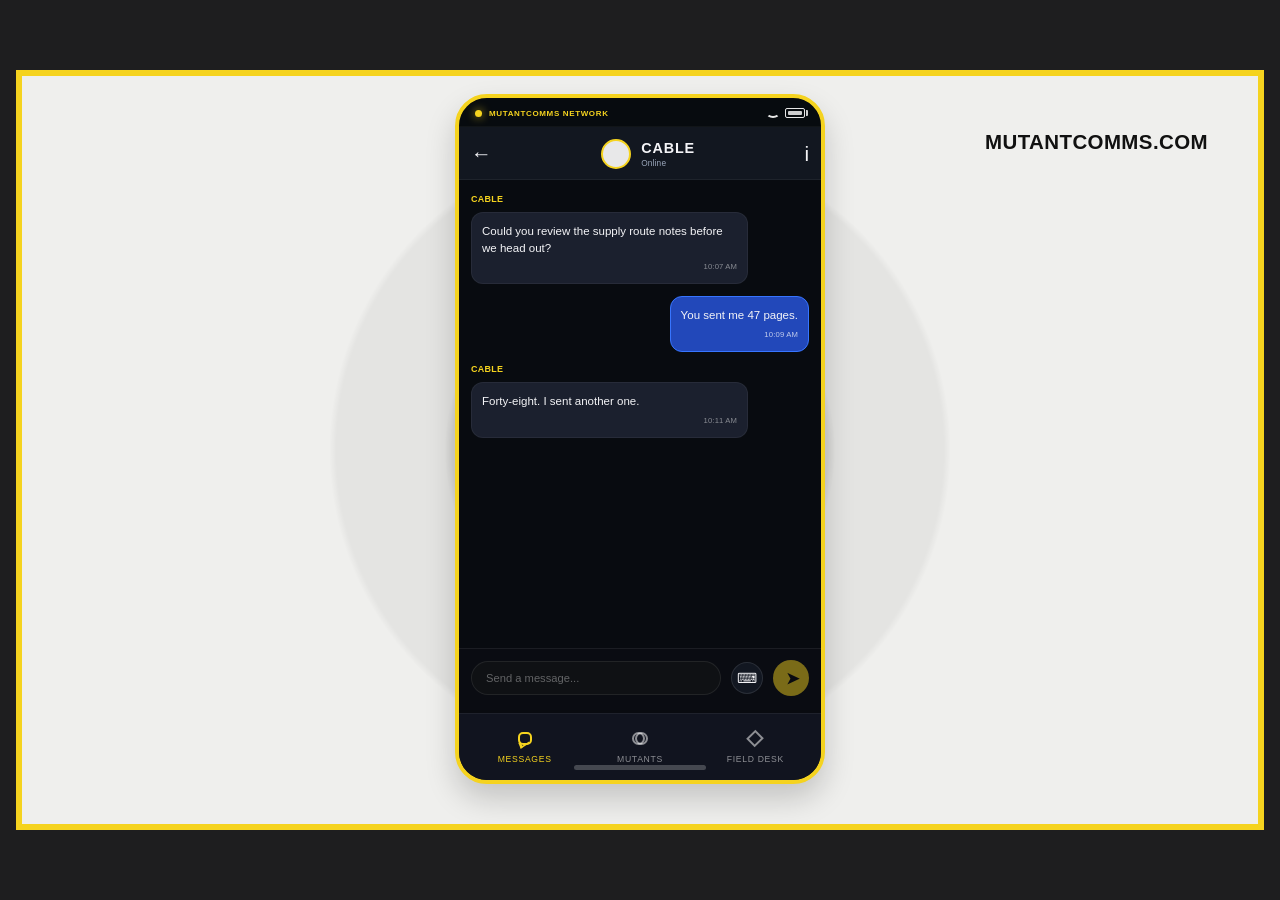
==== cable.html @ 06d84f07 "first commit" ====
<!DOCTYPE html>
<html lang="en">

<head>
    <meta charset="UTF-8">
    <meta name="viewport" content="width=device-width, initial-scale=1.0">
    <title>Cable - MutantComms</title>
    <link rel="stylesheet" href="../css/style.css">
    <script src="../js/main.js" defer></script>
</head>

<body>
    <main class="page-shell chat-page">

        <section class="presentation-board">
            <div class="brand-mark"><span class="mutant">MUTANT</span><span class="comms">COMMS</span>.COM</div>

            <section class="phone-shell" aria-label="MutantComms Cable chat" data-conversation-id="cable">
                <header class="chat-topbar">
                    <div class="connection-status">
                        <span class="status-indicator"></span>
                        <span>MutantComms Network</span>
                    </div>
                    <div class="phone-status">
                        <span class="cell-bars" aria-hidden="true"></span>
                        <span class="wifi" aria-hidden="true"></span>
                        <span class="battery" aria-hidden="true"></span>
                    </div>
                </header>

                <header class="chat-header-row">
                    <button class="back-button" type="button" aria-label="Back" onclick="window.location.href='index.html'">←</button>
                    <div class="chat-user">
                        <div class="group-avatar" aria-hidden="true"></div>
                        <div class="chat-title">
                            <h1>Cable</h1>
                            <p>Online</p>
                        </div>
                    </div>
                    <button class="info-button" type="button" aria-label="Info">i</button>
                </header>

                <aside class="info-panel" aria-live="polite">
                    <h3>Contact Info</h3>
                    <ul>
                        <li>Cable</li>
                    </ul>
                </aside>

                <section class="chat-messages" aria-live="polite">
                    <article class="message-group" data-message-id="seed-2ehaeo">
                        <h2 class="message-author">Cable</h2>
                        <div class="message-bubble">
                            <p>Could you review the supply route notes before we head out?</p>
                            <time>10:07 AM</time>
                        </div>
                    </article>

                    <article class="message-group message-you" data-message-id="seed-tfk505">
                        <div class="message-bubble">
                            <p>You sent me 47 pages.</p>
                            <time>10:09 AM</time>
                        </div>
                    </article>

                    <article class="message-group" data-message-id="seed-1tn4zie">
                        <h2 class="message-author">Cable</h2>
                        <div class="message-bubble">
                            <p>Forty-eight. I sent another one.</p>
                            <time>10:11 AM</time>
                        </div>
                    </article>

                    <div class="typing-row" aria-label="Cable is typing">
                        <span class="typing-dot" aria-hidden="true"></span>
                        <span>Cable is typing...</span>
                    </div>
                </section>

                <form class="message-composer" aria-label="Send message">
                    <input type="text" maxlength="1200" placeholder="Send a message..." aria-label="Type a message">
                    <button class="send-button" type="submit" aria-label="Send"></button>
                </form>

                <nav class="bottom-nav" aria-label="Primary Navigation">
                    <a class="nav-item active" href="index.html">
                        <span class="nav-icon messages" aria-hidden="true"></span>
                        <span>Messages</span>
                    </a>
                    <a class="nav-item" href="#">
                        <span class="nav-icon mutants" aria-hidden="true"></span>
                        <span>Mutants</span>
                    </a>
                    <a class="nav-item" href="#">
                        <span class="nav-icon danger" aria-hidden="true"></span>
                        <span>Field Desk</span>
                    </a>
                </nav>
            </section>
        </section>
    </main>
</body>

</html>
---- css/style.css ----
:root {
  --outer-bg: #1e1e1f;
  --canvas-bg: #efefed;
  --yellow: #f5d31f;
  --yellow-soft: rgba(245, 211, 31, 0.2);
  --phone-bg: #090b10;
  --panel-bg: #121721;
  --panel-alt: #1b202d;
  --card-bg: #1b202e;
  --card-border: #2b3649;
  --text: #f4f4f7;
  --muted: #9aa6ba;
  --muted-strong: #d5d9e2;
  --blue: #244bc1;
  --blue-border: #3775ff;
  --red: #ff4058;
  --shadow: rgba(0, 0, 0, 0.3);
}

* {
  box-sizing: border-box;
}

html, body {
  margin: 0;
  min-height: 100%;
  background: var(--outer-bg);
  font-family: "Segoe UI", Arial, sans-serif;
  color: var(--text);
}

body {
  min-height: 100vh;
}

img {
  max-width: 100%;
  display: block;
}

a {
  color: inherit;
  text-decoration: none;
}

button,
input {
  font: inherit;
}

.page-shell {
  max-width: 1300px;
  margin: 0 auto;
  padding: 32px 16px 40px;
}

.presentation-board {
  position: relative;
  margin-inline: auto;
  background: var(--canvas-bg);
  border: 6px solid var(--yellow);
  min-height: 760px;
  overflow: hidden;
}

.presentation-board::before {
  content: "";
  position: absolute;
  inset: 0;
  background:
    radial-gradient(circle at 50% 50%, rgba(0, 0, 0, 0.18) 0%, rgba(0, 0, 0, 0.18) 18%, transparent 19%),
    radial-gradient(circle at 50% 50%, rgba(0, 0, 0, 0.14) 0%, rgba(0, 0, 0, 0.14) 26%, transparent 27%),
    radial-gradient(circle at 50% 50%, rgba(0, 0, 0, 0.1) 0%, rgba(0, 0, 0, 0.1) 42%, transparent 43%);
  opacity: 0.45;
  pointer-events: none;
}

.presentation-board .brand-mark {
  position: absolute;
  top: 54px;
  right: 50px;
  z-index: 2;
  font-size: clamp(1.1rem, 1.6vw, 2rem);
  font-weight: 900;
  letter-spacing: 0.02em;
  color: #111;
  text-transform: uppercase;
}

.phone-shell {
  position: relative;
  z-index: 2;
  width: min(100%, 370px);
  height: 690px;
  margin: 42px auto 0;
  background: var(--phone-bg);
  border: 4px solid var(--yellow);
  border-radius: 32px;
  overflow: hidden;
  box-shadow: 0 15px 30px rgba(0, 0, 0, 0.18);
}

.phone-shell::after {
  content: "";
  position: absolute;
  left: 50%;
  bottom: 10px;
  transform: translateX(-50%);
  width: 132px;
  height: 5px;
  border-radius: 999px;
  background: rgba(255, 255, 255, 0.22);
}

.status-bar {
  display: flex;
  align-items: center;
  justify-content: space-between;
  padding: 12px 16px 8px;
  background: rgba(7, 10, 14, 0.4);
  border-bottom: 1px solid rgba(255, 255, 255, 0.04);
  font-size: 0.55rem;
  letter-spacing: 0.08em;
  text-transform: uppercase;
  font-weight: 700;
}

.connection-status {
  display: inline-flex;
  align-items: center;
  gap: 7px;
  color: var(--yellow);
}

.status-indicator {
  width: 7px;
  height: 7px;
  border-radius: 50%;
  background: var(--yellow);
  box-shadow: 0 0 10px rgba(245, 211, 31, 0.8);
}

.phone-status {
  display: inline-flex;
  align-items: center;
  justify-content: flex-end;
  gap: 5px;
  color: rgba(255, 255, 255, 0.9);
}

.cell-bars {
  position: relative;
  display: inline-block;
  width: 16px;
  height: 9px;
}

.cell-bars::before {
  content: "";
  position: absolute;
  inset: 0;
  background: linear-gradient(to right, rgba(255,255,255,0.95) 0 25%, transparent 25% 100%);
  clip-path: polygon(0 100%, 25% 100%, 25% 70%, 50% 70%, 50% 35%, 75% 35%, 75% 10%, 100% 10%, 100% 100%);
}

.wifi {
  position: relative;
  display: inline-block;
  width: 14px;
  height: 10px;
  border: 2px solid transparent;
  border-top-color: rgba(255,255,255,0.9);
  border-radius: 50% 50% 0 0;
  transform: rotate(180deg);
}

.battery {
  position: relative;
  display: inline-block;
  width: 20px;
  height: 10px;
  border: 1.5px solid rgba(255,255,255,0.9);
  border-radius: 2px;
}

.battery::before {
  content: "";
  position: absolute;
  inset: 2px;
  background: rgba(255,255,255,0.8);
  border-radius: 1px;
}

.battery::after {
  content: "";
  position: absolute;
  width: 2px;
  height: 6px;
  right: -4px;
  top: 1px;
  background: rgba(255,255,255,0.8);
  border-radius: 0 1px 1px 0;
}

.messenger-header {
  display: flex;
  align-items: center;
  justify-content: space-between;
  padding: 14px 16px 8px;
  border-bottom: 1px solid rgba(255, 255, 255, 0.04);
}

.brand {
  display: flex;
  flex-direction: column;
  gap: 2px;
}

.brand h1 {
  margin: 0;
  color: var(--text);
  font-size: 1.15rem;
  letter-spacing: 0.04em;
  font-weight: 900;
}

.brand h1 .mutant {
  color: var(--text);
}

.brand h1 .comms {
  color: var(--yellow);
}

.brand p {
  margin: 0;
  font-size: 0.52rem;
  letter-spacing: 0.12em;
  text-transform: uppercase;
  color: var(--muted);
}

.settings-button {
  width: 28px;
  height: 28px;
  border: 1px solid rgba(255,255,255,0.1);
  border-radius: 50%;
  background: rgba(255,255,255,0.03);
  color: var(--text);
  position: relative;
}

.settings-button::before {
  content: "";
  position: absolute;
  inset: 7px;
  border-radius: 50%;
  border: 2px solid rgba(255,255,255,0.8);
}

.search-section {
  padding: 10px 14px 8px;
}

.search-label {
  display: block;
  font-size: 0.78rem;
  color: rgba(255,255,255,0.4);
  margin-bottom: 8px;
  letter-spacing: 0.04em;
}

.search-wrap {
  position: relative;
}

.search-wrap::before {
  content: "";
  position: absolute;
  left: 12px;
  top: 50%;
  width: 10px;
  height: 10px;
  border: 2px solid rgba(255,255,255,0.5);
  border-radius: 50%;
  transform: translateY(-50%);
}

.search-wrap::after {
  content: "";
  position: absolute;
  left: 21px;
  top: calc(50% + 6px);
  width: 6px;
  height: 2px;
  background: rgba(255,255,255,0.5);
  transform: rotate(45deg);
}

.search-field {
  width: 100%;
  padding: 11px 12px 11px 36px;
  background: rgba(255, 255, 255, 0.04);
  border: 1px solid rgba(255,255,255,0.08);
  border-radius: 999px;
  color: var(--text);
  font-size: 0.72rem;
  outline: none;
}

.search-field::placeholder {
  color: rgba(255,255,255,0.28);
}

.conversation-list {
  display: flex;
  flex-direction: column;
  gap: 0;
  padding: 8px 0 0;
}

.conversation-item {
  border-top: 1px solid rgba(255,255,255,0.04);
}

.conversation-item:first-child {
  border-top: 0;
}

.conversation-item a {
  display: flex;
  align-items: center;
  gap: 12px;
  padding: 10px 12px;
  min-height: 72px;
}

.avatar {
  width: 42px;
  height: 42px;
  border-radius: 50%;
  background: rgba(255,255,255,0.9);
  border: 2px solid var(--yellow);
  flex-shrink: 0;
}

.conversation-content {
  flex: 1;
  min-width: 0;
}

.conversation-top,
.conversation-bottom {
  display: flex;
  align-items: center;
  justify-content: space-between;
  gap: 10px;
}

.conversation-top {
  margin-bottom: 3px;
}

.conversation-top h3 {
  margin: 0;
  font-size: 0.76rem;
  font-weight: 800;
  letter-spacing: 0.05em;
  color: var(--text);
  text-transform: uppercase;
  white-space: nowrap;
}

.conversation-top time {
  font-size: 0.56rem;
  color: var(--muted);
}

.conversation-bottom {
  align-items: center;
}

.conversation-bottom p {
  margin: 0;
  max-width: 100%;
  white-space: nowrap;
  overflow: hidden;
  text-overflow: ellipsis;
  font-size: 0.7rem;
  color: var(--muted);
}

.unread-count {
  display: inline-flex;
  align-items: center;
  justify-content: center;
  min-width: 18px;
  height: 18px;
  padding: 0 6px;
  border-radius: 999px;
  background: var(--red);
  color: #fff;
  font-size: 0.56rem;
  font-weight: 700;
}

.bottom-nav {
  position: absolute;
  left: 0;
  right: 0;
  bottom: 0;
  display: grid;
  grid-template-columns: repeat(3, 1fr);
  background: rgba(18, 21, 32, 0.96);
  border-top: 1px solid rgba(255,255,255,0.06);
  padding: 8px 8px 10px;
}

.nav-item {
  display: flex;
  flex-direction: column;
  align-items: center;
  justify-content: center;
  gap: 6px;
  padding: 8px 8px 6px;
  color: rgba(255,255,255,0.52);
  font-size: 0.54rem;
  text-transform: uppercase;
  letter-spacing: 0.08em;
}

.nav-item.active {
  color: var(--yellow);
}

.nav-icon {
  width: 18px;
  height: 18px;
  position: relative;
  display: inline-block;
}

.nav-icon.messages::before {
  content: "";
  position: absolute;
  inset: 2px 2px 3px;
  border: 2px solid currentColor;
  border-radius: 5px;
}

.nav-icon.messages::after {
  content: "";
  position: absolute;
  width: 6px;
  height: 6px;
  border-left: 2px solid currentColor;
  border-bottom: 2px solid currentColor;
  left: 4px;
  bottom: 1px;
  transform: skewX(-30deg) rotate(-45deg);
}

.nav-icon.mutants::before,
.nav-icon.mutants::after {
  content: "";
  position: absolute;
  width: 9px;
  height: 9px;
  border: 2px solid currentColor;
  border-radius: 50%;
  top: 2px;
}

.nav-icon.mutants::before {
  left: 1px;
}

.nav-icon.mutants::after {
  right: 1px;
}

.nav-icon.danger::before {
  content: "";
  position: absolute;
  inset: 2px 3px 3px 3px;
  border: 2px solid currentColor;
  transform: rotate(45deg);
}

.chat-page .phone-shell {
  margin-top: 18px;
}

.chat-topbar {
  display: flex;
  align-items: center;
  justify-content: space-between;
  padding: 10px 16px 8px;
  background: rgba(7, 10, 14, 0.4);
  border-bottom: 1px solid rgba(255,255,255,0.04);
  font-size: 0.5rem;
  letter-spacing: 0.08em;
  text-transform: uppercase;
  font-weight: 700;
}

.chat-header-row {
  display: flex;
  align-items: center;
  justify-content: space-between;
  gap: 10px;
  padding: 12px 12px 10px;
  background: rgba(19, 24, 33, 0.95);
  border-bottom: 1px solid rgba(255,255,255,0.05);
}

.back-button,
.info-button {
  background: transparent;
  border: 0;
  color: var(--text);
  font-size: 1.3rem;
  line-height: 1;
  padding: 0;
  cursor: pointer;
}

.chat-user {
  display: flex;
  align-items: center;
  justify-content: center;
  gap: 10px;
  flex: 1;
  min-width: 0;
}

.group-avatar {
  width: 30px;
  height: 30px;
  border-radius: 50%;
  background: rgba(255,255,255,0.9);
  border: 2px solid var(--yellow);
}

.chat-title {
  display: flex;
  flex-direction: column;
  min-width: 0;
}

.chat-title h1 {
  margin: 0;
  color: var(--text);
  font-size: 0.9rem;
  letter-spacing: 0.06em;
  text-transform: uppercase;
  font-weight: 900;
}

.chat-title p {
  margin: 2px 0 0;
  color: var(--muted);
  font-size: 0.52rem;
  letter-spacing: 0.02em;
}

.chat-messages {
  position: relative;
  height: 480px;
  overflow-y: auto;
  padding: 14px 12px 12px;
  background: rgba(9, 11, 16, 0.95);
}

.message-group {
  display: flex;
  flex-direction: column;
  gap: 8px;
  margin-bottom: 12px;
}

.message-author {
  margin: 0;
  font-size: 0.56rem;
  font-weight: 800;
  letter-spacing: 0.03em;
  text-transform: uppercase;
  color: var(--yellow);
}

.message-bubble {
  position: relative;
  display: inline-block;
  max-width: 82%;
  background: var(--card-bg);
  border: 1px solid rgba(255,255,255,0.05);
  border-radius: 12px;
  padding: 10px 10px 12px;
  color: var(--text);
}

.message-bubble p {
  margin: 0;
  font-size: 0.72rem;
  line-height: 1.45;
}

.message-bubble time {
  display: block;
  margin-top: 6px;
  text-align: right;
  font-size: 0.48rem;
  letter-spacing: 0.02em;
  color: rgba(255,255,255,0.48);
}

.message-you {
  align-items: flex-end;
}

.message-you .message-bubble {
  background: rgba(36, 75, 193, 0.96);
  border-color: var(--blue-border);
  margin-left: auto;
}

.message-you .message-bubble time {
  color: rgba(255,255,255,0.72);
}

.reaction-badge {
  display: inline-flex;
  align-self: flex-start;
  align-items: center;
  width: fit-content;
  gap: 2px;
  margin: 4px 0 0 12px;
  padding: 2px 4px;
  background: rgba(10, 12, 17, 0.9);
  border: 1px solid var(--yellow);
  border-radius: 999px;
  color: var(--text);
  font-size: 0.54rem;
  font-weight: 700;
}

.message-you .reaction-badge {
  align-self: flex-end;
  margin-right: 12px;
  margin-left: 0;
}

.reaction-symbol {
  font-size: 0.66rem;
  line-height: 1;
}

.typing-row {
  display: flex;
  align-items: center;
  gap: 8px;
  margin: 10px 0 0;
  color: var(--muted);
  font-size: 0.62rem;
}

.typing-dot {
  width: 7px;
  height: 7px;
  border-radius: 50%;
  background: var(--yellow);
  box-shadow: 0 0 8px rgba(245, 211, 31, 0.8);
}

.message-composer {
  position: absolute;
  left: 0;
  right: 0;
  bottom: 0;
  display: flex;
  align-items: center;
  gap: 10px;
  padding: 11px 12px 14px;
  background: rgba(11, 13, 18, 0.96);
  border-top: 1px solid rgba(255,255,255,0.07);
}

.message-composer input {
  flex: 1;
  min-width: 0;
  background: rgba(16, 18, 22, 0.95);
  border: 1px solid rgba(255,255,255,0.08);
  border-radius: 999px;
  color: var(--text);
  padding: 10px 14px;
  font-size: 0.7rem;
  outline: none;
}

.message-composer input::placeholder {
  color: rgba(255,255,255,0.35);
}

.send-button {
  width: 36px;
  height: 36px;
  border: 0;
  border-radius: 50%;
  background: var(--yellow);
  color: #0a0b10;
  display: grid;
  place-items: center;
  font-size: 1rem;
  font-weight: 700;
  cursor: pointer;
  box-shadow: 0 0 10px rgba(245, 211, 31, 0.35);
}

.send-button::before {
  content: "➤";
  transform: translateX(1px);
}

.info-panel {
  position: absolute;
  right: 18px;
  top: 92px;
  z-index: 5;
  width: 150px;
  background: rgba(240, 232, 183, 0.96);
  color: #111;
  border: 1px solid rgba(17,17,17,0.08);
  box-shadow: 0 16px 30px rgba(0, 0, 0, 0.14);
  padding: 12px 12px 10px;
  display: none;
  font-size: 0.62rem;
  line-height: 1.5;
  max-height: calc(100% - 112px);
  overflow-y: auto;
}

.info-panel.visible {
  display: block;
}

.info-panel h3 {
  margin: 0 0 8px;
  font-size: 0.72rem;
  font-weight: 800;
  text-transform: uppercase;
}

.info-panel ul {
  margin: 0;
  padding-left: 18px;
}

.info-panel li + li {
  margin-top: 4px;
}

.board-note {
  position: absolute;
  z-index: 3;
  width: 180px;
  padding: 14px 12px 10px;
  background: rgba(245, 225, 110, 0.9);
  border: 1px solid rgba(27, 27, 27, 0.08);
  box-shadow: 0 8px 18px rgba(0, 0, 0, 0.06);
  color: #111;
  font-size: 0.7rem;
  line-height: 1.55;
}

.board-note h4 {
  margin: 0 0 8px;
  font-size: 0.68rem;
  font-weight: 700;
}

.board-note ul {
  margin: 0;
  padding-left: 18px;
}

.note-left {
  left: 54px;
  top: 240px;
}

.note-right {
  right: 50px;
  top: 350px;
}

.home-board .phone-shell {
  margin-top: 24px;
}

@media (max-width: 720px) {
  .screen-label {
    margin-left: 0;
    text-align: center;
  }

  .presentation-board {
    min-height: 680px;
  }

  .board-note {
    display: none;
  }

  .presentation-board .brand-mark {
    right: 18px;
    top: 20px;
  }
}

.status-indicator {
  animation: cerebro-pulse 2s ease-in-out infinite;
}

.connection-status:hover .status-indicator {
  box-shadow: 0 0 12px rgba(245, 211, 31, 0.95);
}

@keyframes cerebro-pulse {
  0%, 100% {
    opacity: 0.82;
    box-shadow: 0 0 7px rgba(245, 211, 31, 0.52);
  }
  50% {
    opacity: 1;
    box-shadow: 0 0 11px rgba(245, 211, 31, 0.86);
  }
}

.info-panel.visible {
  animation: info-panel-enter 200ms ease-in-out both;
}

@keyframes info-panel-enter {
  from {
    opacity: 0;
    transform: translateY(-4px);
  }
  to {
    opacity: 1;
    transform: translateY(0);
  }
}

.search-empty {
  margin: 14px;
  color: var(--muted);
  font-size: 0.7rem;
  text-align: center;
}

.unread-count {
  box-shadow: 0 0 8px rgba(255, 64, 88, 0.26);
  animation: notification-glow 2s ease-in-out infinite;
}

.unread-count.notification-pop {
  animation: notification-pop 300ms ease-out, notification-glow 2s ease-in-out 300ms infinite;
}

.unread-count.notification-cleared {
  opacity: 0;
  transform: scale(0.8);
  transition: opacity 180ms ease, transform 180ms ease;
}

@keyframes notification-pop {
  0% {
    transform: scale(0.65);
  }
  75% {
    transform: scale(1.12);
  }
  100% {
    transform: scale(1);
  }
}

@keyframes notification-glow {
  0%, 100% {
    box-shadow: 0 0 5px rgba(255, 64, 88, 0.18);
  }
  50% {
    box-shadow: 0 0 9px rgba(255, 64, 88, 0.38);
  }
}

.message-bubble {
  cursor: pointer;
}

.message-enter {
  animation: message-enter 250ms ease-out both;
}

@keyframes message-enter {
  from {
    opacity: 0;
    transform: translateY(7px);
  }
  to {
    opacity: 1;
    transform: translateY(0);
  }
}

.reaction-menu {
  position: absolute;
  z-index: 8;
  display: flex;
  justify-content: space-between;
  gap: 2px;
  width: 242px;
  padding: 5px;
  border: 1px solid var(--card-border);
  border-radius: 999px;
  background: var(--panel-bg);
  box-shadow: 0 6px 18px var(--shadow);
  opacity: 0;
  transform: scale(0.92);
  transform-origin: center;
  pointer-events: none;
  transition: opacity 200ms ease, transform 200ms ease;
}

.reaction-menu-visible {
  opacity: 1;
  transform: scale(1);
  pointer-events: auto;
}

.reaction-option {
  display: grid;
  place-items: center;
  width: 34px;
  height: 34px;
  padding: 0;
  border: 0;
  border-radius: 50%;
  background: transparent;
  color: var(--text);
  font-size: 1.1rem;
  cursor: pointer;
  transition: transform 150ms ease, background-color 150ms ease;
}

.reaction-option:hover,
.reaction-option:focus-visible {
  background: var(--card-bg);
  transform: scale(1.12);
  outline: none;
}

.reaction-option:active {
  transform: scale(0.9);
}

.reaction-bounce {
  animation: reaction-bounce 250ms ease-out;
}

@keyframes reaction-bounce {
  0%, 100% {
    transform: translateY(0);
  }
  45% {
    transform: translateY(-3px);
  }
}

.typing-row {
  display: none;
}

.typing-row.typing-visible,
.typing-row.typing-hiding {
  display: flex;
}

.typing-row.typing-visible {
  animation: typing-fade-in 180ms ease-out both;
}

.typing-row.typing-hiding {
  animation: typing-fade-out 180ms ease-in both;
}

.typing-dot {
  flex: 0 0 7px;
  animation: typing-bounce 450ms ease-in-out infinite;
}

.typing-dot:nth-child(2) {
  animation-delay: 100ms;
}

.typing-dot:nth-child(3) {
  animation-delay: 200ms;
}

@keyframes typing-bounce {
  0%, 60%, 100% {
    opacity: 0.62;
    transform: translateY(0);
  }
  30% {
    opacity: 1;
    transform: translateY(-3px);
  }
}

@keyframes typing-fade-in {
  from {
    opacity: 0;
  }
  to {
    opacity: 1;
  }
}

@keyframes typing-fade-out {
  from {
    opacity: 1;
  }
  to {
    opacity: 0;
  }
}

.message-composer input {
  transition: border-color 180ms ease, box-shadow 180ms ease;
}

.message-composer input:focus {
  border-color: var(--blue-border);
  box-shadow: 0 0 0 2px rgba(55, 117, 255, 0.16);
}

.send-button,
.back-button,
.info-button,
.settings-button {
  transition: transform 150ms ease, box-shadow 150ms ease, color 150ms ease;
}

.send-button:active,
.back-button:active,
.info-button:active,
.settings-button:active {
  transform: scale(0.92);
}

.send-button:disabled {
  opacity: 0.48;
  cursor: not-allowed;
  box-shadow: none;
}

.send-button.send-press {
  animation: send-press 150ms ease-out;
}

@keyframes send-press {
  50% {
    transform: scale(0.88);
  }
}

.keyboard-toggle {
  display: grid;
  flex: 0 0 32px;
  place-items: center;
  width: 32px;
  height: 32px;
  padding: 0;
  border: 1px solid rgba(255, 255, 255, 0.1);
  border-radius: 50%;
  background: var(--panel-bg);
  color: var(--text);
  font-size: 0.9rem;
  cursor: pointer;
  transition: background-color 150ms ease, transform 150ms ease;
}

.keyboard-toggle:hover,
.keyboard-toggle[aria-expanded="true"] {
  background: var(--card-bg);
  color: var(--yellow);
}

.keyboard-toggle:active {
  transform: scale(0.92);
}

.custom-keyboard {
  position: absolute;
  z-index: 4;
  right: 0;
  bottom: 0;
  left: 0;
  display: flex;
  flex-direction: column;
  gap: 3px;
  padding: 6px 7px 12px;
  border-top: 1px solid rgba(255, 255, 255, 0.08);
  background: var(--phone-bg);
  opacity: 0;
  transform: translateY(12px);
  visibility: hidden;
  pointer-events: none;
  transition: opacity 250ms ease, transform 250ms ease, visibility 250ms;
}

.custom-keyboard.keyboard-visible {
  opacity: 1;
  transform: translateY(0);
  visibility: visible;
  pointer-events: auto;
}

.keyboard-row {
  display: flex;
  justify-content: center;
  gap: 3px;
  min-height: 25px;
}

.keyboard-key {
  flex: 1 1 0;
  min-width: 0;
  padding: 0 3px;
  border: 1px solid rgba(255, 255, 255, 0.08);
  border-radius: 5px;
  background: var(--card-bg);
  color: var(--text);
  font-size: 0.65rem;
  cursor: pointer;
  transition: background-color 100ms ease, transform 100ms ease, border-color 100ms ease;
}

.keyboard-key:active,
.keyboard-key-active {
  border-color: var(--yellow);
  background: var(--panel-alt);
  transform: translateY(1px);
}

.keyboard-wide {
  flex: 1.4 1 0;
  font-size: 0.54rem;
}

.keyboard-space {
  flex: 5 1 0;
  color: var(--muted-strong);
  font-size: 0.54rem;
}

.keyboard-row:nth-last-child(2) .keyboard-key {
  font-size: 0.82rem;
}

.chat-page .phone-shell .chat-messages {
  height: 468px;
}

.phone-shell.keyboard-open .chat-messages {
  height: 310px;
}

.chat-page .phone-shell .message-composer {
  bottom: 70px;
}

.phone-shell.keyboard-open .message-composer {
  z-index: 5;
  bottom: 184px;
}

.phone-shell.keyboard-open .bottom-nav,
.phone-shell.keyboard-open::after {
  display: none;
}

.nav-item {
  transition: color 160ms ease, transform 160ms ease;
}

.nav-item:hover,
.nav-item:focus-visible {
  color: var(--text);
  transform: translateY(-1px);
  outline: none;
}

.nav-item.active:hover,
.nav-item.active:focus-visible {
  color: var(--yellow);
}

@media (pointer: coarse) {
  .keyboard-toggle {
    display: none;
  }
}

@media (prefers-reduced-motion: reduce) {
  .status-indicator,
  .unread-count,
  .unread-count.notification-pop,
  .message-enter,
  .reaction-bounce,
  .typing-dot,
  .send-button.send-press {
    animation: none !important;
  }

  .reaction-menu,
  .reaction-option,
  .typing-row,
  .message-composer input,
  .send-button,
  .back-button,
  .info-button,
  .settings-button,
  .keyboard-toggle,
  .custom-keyboard,
  .keyboard-key,
  .nav-item,
  .unread-count.notification-cleared {
    transition-duration: 0.01ms !important;
  }

  .info-panel.visible {
    animation: none;
  }
}

.page-shell {
  display: flex;
  flex-direction: column;
  min-height: 100vh;
  padding-block: 32px;
}

.presentation-board {
  width: 100%;
  margin-block: auto;
}
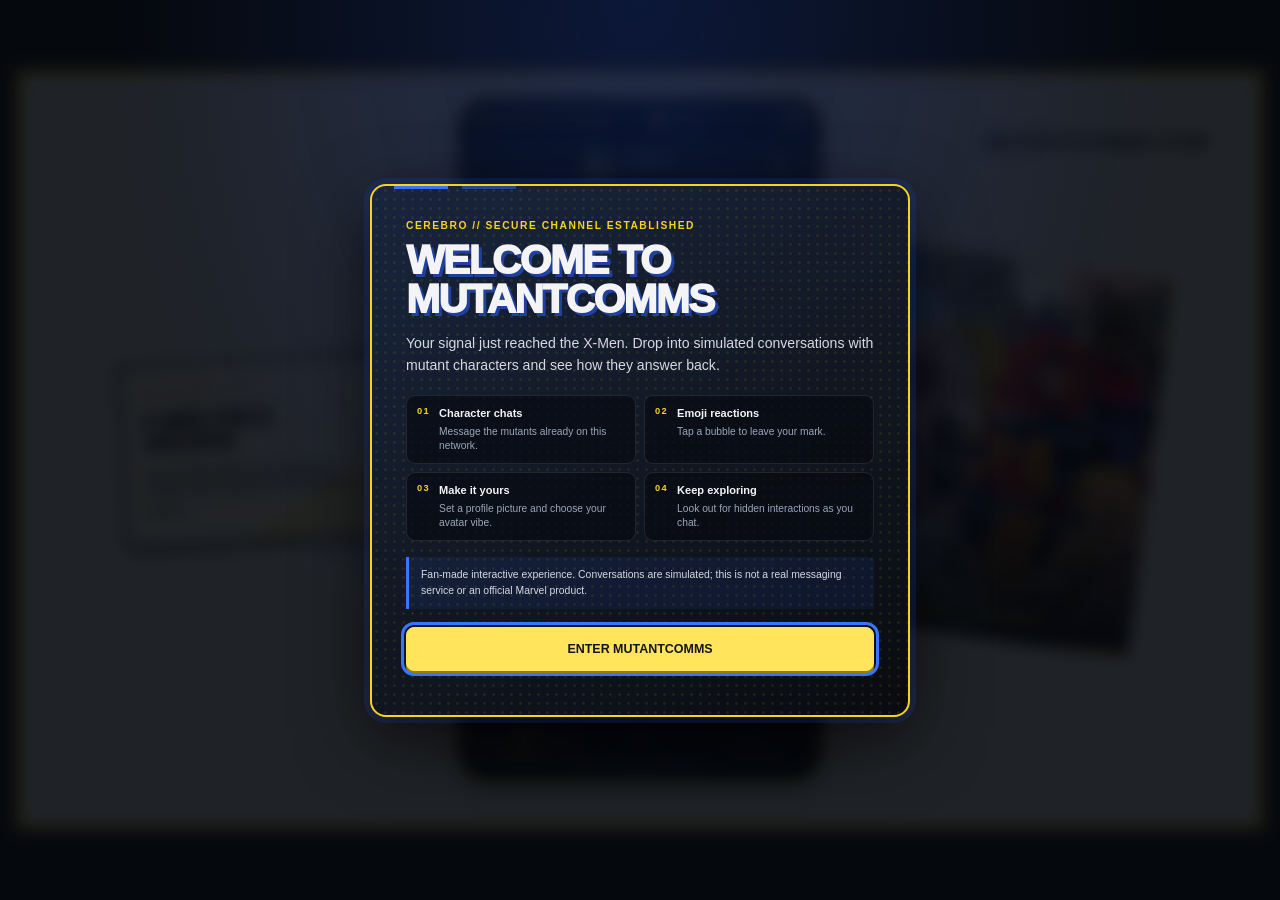
==== commit c8dff7d6: "Improve MutantComms and add X-Men Field Archive Add responsive archive profiles, first-visit onboard" ====
--- a/cable.html
+++ b/cable.html
@@ -5,8 +5,10 @@
     <meta charset="UTF-8">
     <meta name="viewport" content="width=device-width, initial-scale=1.0">
     <title>Cable - MutantComms</title>
-    <link rel="stylesheet" href="../css/style.css">
-    <script src="../js/main.js" defer></script>
+    <link rel="stylesheet" href="css/style.css">
+    <script src="js/dialogue.js" defer></script>
+    <script src="js/conversation-engine.js" defer></script>
+    <script src="js/main.js" defer></script>
 </head>
 
 <body>
@@ -14,6 +16,11 @@
 
         <section class="presentation-board">
             <div class="brand-mark"><span class="mutant">MUTANT</span><span class="comms">COMMS</span>.COM</div>
+            <a class="desktop-caption" href="field-archive.html">
+                <span>FIELD LOG // 01</span>
+                <strong>X-Men Field Archive</strong>
+                <p>Flip through mutant origins, powers, creators and essential comics. Open the archive <span aria-hidden="true">→</span></p>
+            </a>
 
             <section class="phone-shell" aria-label="MutantComms Cable chat" data-conversation-id="cable">
                 <header class="chat-topbar">
@@ -87,14 +94,16 @@
                         <span class="nav-icon messages" aria-hidden="true"></span>
                         <span>Messages</span>
                     </a>
-                    <a class="nav-item" href="#">
+                    <span class="nav-item nav-item-unavailable" aria-disabled="true" title="Mutants section unavailable">
                         <span class="nav-icon mutants" aria-hidden="true"></span>
                         <span>Mutants</span>
-                    </a>
-                    <a class="nav-item" href="#">
+                        <span class="nav-unavailable-label">Unavailable</span>
+                    </span>
+                    <span class="nav-item nav-item-unavailable" aria-disabled="true" title="Field Desk unavailable">
                         <span class="nav-icon danger" aria-hidden="true"></span>
                         <span>Field Desk</span>
-                    </a>
+                        <span class="nav-unavailable-label">Unavailable</span>
+                    </span>
                 </nav>
             </section>
         </section>
--- a/css/style.css
+++ b/css/style.css
@@ -21,6 +21,10 @@
   box-sizing: border-box;
 }
 
+[hidden] {
+  display: none !important;
+}
+
 html, body {
   margin: 0;
   min-height: 100%;
@@ -73,6 +77,90 @@
     radial-gradient(circle at 50% 50%, rgba(0, 0, 0, 0.1) 0%, rgba(0, 0, 0, 0.1) 42%, transparent 43%);
   opacity: 0.45;
   pointer-events: none;
+}
+
+.presentation-board::after {
+  content: "X-MEN FIELD ARCHIVE";
+  position: absolute;
+  z-index: 1;
+  top: 50%;
+  right: clamp(36px, 8%, 112px);
+  width: clamp(190px, 21%, 270px);
+  height: 350px;
+  display: flex;
+  align-items: flex-end;
+  padding: 18px 14px;
+  transform: translateY(-50%) rotate(5deg);
+  clip-path: polygon(5% 0, 100% 4%, 95% 100%, 0 96%);
+  border: 5px solid var(--yellow);
+  background:
+    linear-gradient(0deg, rgba(5, 8, 15, 0.88), transparent 48%),
+    radial-gradient(circle, rgba(245, 211, 31, 0.18) 1px, transparent 1.7px),
+    url("../images/gold-squad-pfp.jpeg") center 25% / cover,
+    #10131a;
+  background-size: auto, 7px 7px, cover, auto;
+  box-shadow: 12px 14px 0 rgba(20, 23, 29, 0.23), 0 20px 45px rgba(0, 0, 0, 0.25);
+  color: var(--yellow);
+  font-size: 0.78rem;
+  font-weight: 900;
+  letter-spacing: 0.15em;
+  text-shadow: 0 2px 5px #000;
+  pointer-events: none;
+}
+
+.desktop-caption {
+  position: absolute;
+  z-index: 2;
+  top: 50%;
+  left: clamp(36px, 8%, 112px);
+  width: clamp(190px, 22%, 270px);
+  padding: 22px 20px;
+  transform: translateY(-50%) rotate(-3deg);
+  border: 3px solid #111;
+  background:
+    linear-gradient(145deg, transparent 0 72%, rgba(245, 211, 31, 0.36) 72%),
+    #f9f6e9;
+  box-shadow: 9px 10px 0 rgba(17, 17, 17, 0.2);
+  color: #111;
+  text-decoration: none;
+  transition: transform 180ms ease, box-shadow 180ms ease;
+}
+
+.desktop-caption:hover,
+.desktop-caption:focus-visible {
+  transform: translateY(-50%) rotate(-1deg) scale(1.02);
+  box-shadow: 12px 14px 0 rgba(17, 17, 17, 0.24);
+  outline: 3px solid var(--blue-border);
+  outline-offset: 4px;
+}
+
+.desktop-caption > span {
+  display: block;
+  margin-bottom: 12px;
+  color: #725b00;
+  font-size: 0.62rem;
+  font-weight: 900;
+  letter-spacing: 0.16em;
+}
+
+.desktop-caption strong {
+  display: block;
+  font-size: clamp(1.1rem, 1.6vw, 1.55rem);
+  font-weight: 950;
+  line-height: 1.05;
+  text-transform: uppercase;
+}
+
+.desktop-caption p {
+  margin: 12px 0 0;
+  font-size: 0.68rem;
+  font-weight: 700;
+  line-height: 1.5;
+}
+
+.desktop-caption p span {
+  color: #244bc1;
+  font-size: 1rem;
 }
 
 .presentation-board .brand-mark {
@@ -431,6 +519,20 @@
 
 .nav-item.active {
   color: var(--yellow);
+  border-radius: 10px;
+  background: rgba(245, 211, 31, 0.08);
+}
+
+.nav-item-unavailable {
+  gap: 3px;
+  opacity: 0.38;
+  cursor: not-allowed;
+  user-select: none;
+}
+
+.nav-unavailable-label {
+  font-size: 0.39rem;
+  letter-spacing: 0.06em;
 }
 
 .nav-icon {
@@ -626,6 +728,13 @@
 
 .message-you .message-bubble time {
   color: rgba(255,255,255,0.72);
+}
+
+.message-receipt {
+  margin: -5px 10px 0;
+  color: var(--muted);
+  font-size: 0.48rem;
+  letter-spacing: 0.02em;
 }
 
 .reaction-badge {
@@ -840,6 +949,360 @@
   animation: info-panel-enter 200ms ease-in-out both;
 }
 
+.avatar,
+.group-avatar {
+  display: grid;
+  place-items: center;
+  overflow: hidden;
+  background-color: var(--avatar-bg, #596579);
+  background-position: var(--avatar-position, 50% 50%);
+  background-size: cover;
+  color: #fff;
+  font-size: 0.6rem;
+  font-weight: 900;
+  letter-spacing: 0.03em;
+}
+
+.message-group {
+  flex-direction: row;
+  align-items: flex-start;
+  gap: 8px;
+}
+
+.message-avatar {
+  display: grid;
+  place-items: center;
+  flex: 0 0 28px;
+  width: 28px;
+  height: 28px;
+  margin-top: 2px;
+  overflow: hidden;
+  border: 1px solid var(--yellow);
+  border-radius: 50%;
+  background-color: var(--avatar-bg, #596579);
+  background-position: var(--avatar-position, 50% 50%);
+  background-size: cover;
+  color: #fff;
+  font-size: 0.47rem;
+  font-weight: 900;
+}
+
+.message-content {
+  display: flex;
+  flex: 0 1 82%;
+  flex-direction: column;
+  align-items: flex-start;
+  gap: 8px;
+  min-width: 0;
+}
+
+.message-bubble {
+  max-width: 100%;
+}
+
+.message-group--continuation .message-avatar,
+.message-group--continuation .message-author {
+  visibility: hidden;
+}
+
+.message-group--continuation .message-author {
+  display: none;
+}
+
+.message-you {
+  justify-content: flex-end;
+}
+
+.message-you .message-avatar {
+  order: 2;
+}
+
+.message-you .message-content {
+  align-items: flex-end;
+}
+
+.message-you .message-receipt {
+  align-self: flex-end;
+}
+
+.message-group .reaction-badge {
+  align-self: flex-start;
+  margin: 0;
+}
+
+.message-you .reaction-badge {
+  align-self: flex-end;
+  margin: 0;
+}
+
+.chat-settings-button {
+  flex: 0 0 28px;
+}
+
+.settings-button {
+  cursor: pointer;
+}
+
+.settings-panel {
+  position: absolute;
+  z-index: 20;
+  top: 88px;
+  right: 10px;
+  width: min(320px, calc(100% - 20px));
+  max-height: calc(100% - 108px);
+  overflow-y: auto;
+  padding: 14px;
+  border: 1px solid rgba(245, 211, 31, 0.55);
+  border-radius: 14px;
+  background: rgba(18, 23, 33, 0.98);
+  box-shadow: 0 16px 36px rgba(0, 0, 0, 0.45);
+  color: var(--text);
+  font-size: 0.68rem;
+}
+
+.settings-panel[hidden] {
+  display: none;
+}
+
+.settings-title-row,
+.profile-picture-row,
+.settings-actions {
+  display: flex;
+  align-items: center;
+  justify-content: space-between;
+  gap: 10px;
+}
+
+.settings-title-row {
+  margin-bottom: 12px;
+}
+
+.settings-about {
+  margin-left: auto;
+  padding: 5px 7px;
+  border: 1px solid rgba(55, 117, 255, 0.48);
+  border-radius: 7px;
+  background: rgba(36, 75, 193, 0.14);
+  color: var(--muted-strong);
+  font-size: 0.56rem;
+  cursor: pointer;
+}
+
+.settings-about:hover,
+.settings-about:focus-visible {
+  border-color: var(--blue-border);
+  color: #fff;
+  outline: none;
+}
+
+.settings-title-row h2,
+.settings-panel h3 {
+  margin: 0;
+  color: var(--yellow);
+  font-size: 0.78rem;
+  letter-spacing: 0.04em;
+  text-transform: uppercase;
+}
+
+.settings-panel h3 {
+  margin-bottom: 8px;
+}
+
+.settings-close {
+  width: 26px;
+  height: 26px;
+  border: 1px solid rgba(255,255,255,0.14);
+  border-radius: 50%;
+  background: transparent;
+  color: var(--text);
+  cursor: pointer;
+  font-size: 1.1rem;
+}
+
+.profile-picture-row {
+  justify-content: flex-start;
+  margin-bottom: 12px;
+}
+
+.profile-picture-wrap {
+  position: relative;
+  display: grid;
+  flex: 0 0 54px;
+  place-items: center;
+  width: 54px;
+  height: 54px;
+  overflow: hidden;
+  border: 2px solid var(--yellow);
+  border-radius: 50%;
+  background: var(--avatar-bg, #3158bf);
+  color: #fff;
+  font-size: 0.57rem;
+  font-weight: 900;
+}
+
+.profile-picture-preview,
+.profile-picture-placeholder {
+  width: 100%;
+  height: 100%;
+  border-radius: inherit;
+  object-fit: cover;
+}
+
+.profile-picture-preview {
+  transform-origin: center;
+}
+
+.avatar-crop-editor {
+  display: flex;
+  align-items: center;
+  gap: 14px;
+  margin: 0 0 12px 64px;
+}
+
+.avatar-crop-editor[hidden] {
+  display: none;
+}
+
+.avatar-crop-viewport {
+  position: relative;
+  flex: 0 0 112px;
+  width: 112px;
+  height: 112px;
+  overflow: hidden;
+  border: 2px solid var(--yellow);
+  border-radius: 50%;
+  background: #090b10;
+  cursor: grab;
+  touch-action: none;
+}
+
+.avatar-crop-viewport:active {
+  cursor: grabbing;
+}
+
+.avatar-crop-preview {
+  width: 100%;
+  height: 100%;
+  max-width: none;
+  object-fit: cover;
+  pointer-events: none;
+  user-select: none;
+  will-change: transform;
+}
+
+.avatar-crop-control {
+  display: grid;
+  flex: 1;
+  gap: 7px;
+  color: var(--muted-strong);
+  font-size: 0.62rem;
+}
+
+.avatar-crop-zoom {
+  width: 100%;
+  accent-color: var(--yellow);
+}
+
+.profile-picture-placeholder {
+  display: grid;
+  place-items: center;
+}
+
+.profile-upload-label,
+.settings-field {
+  display: grid;
+  gap: 5px;
+  min-width: 0;
+  color: var(--muted-strong);
+}
+
+.profile-upload {
+  width: 100%;
+  max-width: 195px;
+  color: var(--muted);
+  font-size: 0.58rem;
+}
+
+.settings-field {
+  margin-bottom: 11px;
+}
+
+.profile-vibe {
+  width: 100%;
+  padding: 7px 8px;
+  border: 1px solid rgba(255,255,255,0.12);
+  border-radius: 7px;
+  background: var(--panel-alt);
+  color: var(--text);
+  font-size: 0.67rem;
+}
+
+.settings-toggle-label {
+  display: flex;
+  align-items: center;
+  gap: 8px;
+  margin: 0 0 12px;
+  color: var(--text);
+  font-weight: 700;
+  cursor: pointer;
+}
+
+.spicy-mode-toggle {
+  accent-color: var(--yellow);
+}
+
+.settings-actions {
+  justify-content: flex-start;
+  flex-wrap: wrap;
+}
+
+.settings-save,
+.settings-remove {
+  padding: 7px 10px;
+  border: 1px solid rgba(245, 211, 31, 0.45);
+  border-radius: 7px;
+  background: rgba(245, 211, 31, 0.12);
+  color: var(--text);
+  font-size: 0.62rem;
+  cursor: pointer;
+}
+
+.settings-remove {
+  border-color: rgba(255,255,255,0.15);
+  background: transparent;
+}
+
+.settings-save:disabled,
+.settings-remove:disabled {
+  opacity: 0.5;
+  cursor: not-allowed;
+}
+
+.settings-status {
+  min-height: 1em;
+  margin: 10px 0 0;
+  color: var(--muted);
+  font-size: 0.58rem;
+  line-height: 1.4;
+}
+
+@media (max-width: 420px) {
+  .settings-panel {
+    right: 7px;
+    width: calc(100% - 14px);
+  }
+
+  .message-avatar {
+    flex-basis: 24px;
+    width: 24px;
+    height: 24px;
+  }
+
+  .message-content {
+    flex-basis: calc(100% - 34px);
+  }
+}
+
 @keyframes info-panel-enter {
   from {
     opacity: 0;
@@ -1256,3 +1719,353 @@
   width: 100%;
   margin-block: auto;
 }
+
+@media (max-width: 1000px) {
+  .presentation-board::after {
+    display: none;
+  }
+
+  .desktop-caption {
+    left: 24px;
+    width: 190px;
+  }
+
+  .phone-shell,
+  .home-board .phone-shell {
+    transform: translateX(clamp(24px, 8vw, 72px));
+  }
+}
+
+@media (max-width: 720px) {
+  .page-shell {
+    padding: 12px 10px 24px;
+  }
+
+  .presentation-board {
+    min-height: 0;
+  }
+
+  .presentation-board::after {
+    display: none;
+  }
+
+  .desktop-caption {
+    display: none;
+  }
+
+  .phone-shell,
+  .home-board .phone-shell {
+    transform: none;
+  }
+
+  .presentation-board .brand-mark {
+    top: 14px;
+    right: 14px;
+  }
+
+  .phone-shell {
+    margin-top: 38px;
+  }
+
+  .home-board .phone-shell {
+    margin-top: 38px;
+  }
+
+}
+
+@media (max-width: 420px) {
+  .avatar-crop-editor {
+    margin-left: 0;
+  }
+}
+
+.archive-quick-link {
+  display: inline-flex;
+  flex: 0 0 auto;
+  align-items: center;
+  gap: 4px;
+  padding: 5px 7px;
+  border: 1px solid rgba(55, 117, 255, 0.48);
+  border-radius: 7px;
+  background: rgba(36, 75, 193, 0.14);
+  color: var(--muted-strong);
+  font-size: 0.55rem;
+  font-weight: 800;
+  letter-spacing: 0.04em;
+  text-transform: uppercase;
+  white-space: nowrap;
+}
+
+.archive-quick-link:hover,
+.archive-quick-link:focus-visible {
+  border-color: var(--blue-border);
+  background: rgba(36, 75, 193, 0.3);
+  color: #fff;
+  outline: none;
+}
+
+.archive-quick-icon {
+  color: var(--yellow);
+  font-size: 0.88rem;
+  line-height: 1;
+}
+
+.chat-topbar .archive-quick-link {
+  padding: 3px 5px;
+  font-size: 0.48rem;
+}
+
+.welcome-open {
+  overflow: hidden;
+}
+
+.welcome-overlay {
+  position: fixed;
+  z-index: 100;
+  inset: 0;
+  display: grid;
+  place-items: center;
+  overflow-y: auto;
+  padding: 14px;
+  background:
+    radial-gradient(ellipse at 50% 0%, rgba(36, 75, 193, 0.24), transparent 58%),
+    rgba(3, 6, 12, 0.88);
+  backdrop-filter: blur(8px);
+  animation: welcome-overlay-enter 240ms ease-out both;
+}
+
+.welcome-overlay[hidden] {
+  display: none;
+}
+
+.welcome-dialog {
+  position: relative;
+  width: min(540px, 100%);
+  max-height: calc(100dvh - 28px);
+  overflow-y: auto;
+  padding: clamp(20px, 5vw, 34px);
+  border: 2px solid var(--yellow);
+  border-radius: 16px;
+  background:
+    radial-gradient(circle, rgba(245, 211, 31, 0.09) 1px, transparent 1.6px) 0 0 / 9px 9px,
+    linear-gradient(150deg, #19253e 0%, #111721 56%, #090b10 100%);
+  box-shadow: 0 0 0 6px rgba(36, 75, 193, 0.18), 0 22px 70px rgba(0, 0, 0, 0.7);
+  animation: welcome-panel-enter 320ms cubic-bezier(0.2, 0.8, 0.2, 1) both;
+}
+
+.welcome-dialog::before {
+  content: "";
+  position: absolute;
+  top: -2px;
+  left: 22px;
+  width: 54px;
+  height: 5px;
+  background: var(--blue-border);
+  box-shadow: 68px 0 0 rgba(55, 117, 255, 0.44);
+}
+
+.welcome-eyebrow,
+.welcome-feature-number {
+  color: var(--yellow);
+  font-family: "Segoe UI", Arial, sans-serif;
+  font-size: 0.64rem;
+  font-weight: 900;
+  letter-spacing: 0.15em;
+  text-transform: uppercase;
+}
+
+.welcome-eyebrow {
+  margin: 0 0 10px;
+}
+
+.welcome-dialog h1 {
+  margin: 0;
+  color: var(--text);
+  font-size: clamp(1.7rem, 7vw, 2.55rem);
+  font-weight: 950;
+  letter-spacing: -0.04em;
+  line-height: 0.98;
+  text-transform: uppercase;
+  text-shadow: 3px 3px 0 rgba(36, 75, 193, 0.76);
+}
+
+.welcome-dialog-copy {
+  margin: 13px 0 18px;
+  color: var(--muted-strong);
+  font-size: 0.88rem;
+  line-height: 1.55;
+}
+
+.welcome-feature-list {
+  display: grid;
+  grid-template-columns: repeat(2, minmax(0, 1fr));
+  gap: 8px;
+  margin: 0;
+  padding: 0;
+  list-style: none;
+}
+
+.welcome-feature-list li {
+  display: flex;
+  align-items: flex-start;
+  gap: 9px;
+  min-width: 0;
+  padding: 10px;
+  border: 1px solid rgba(255, 255, 255, 0.1);
+  border-radius: 9px;
+  background: rgba(7, 11, 19, 0.72);
+}
+
+.welcome-feature-number {
+  flex: 0 0 auto;
+  font-size: 0.58rem;
+}
+
+.welcome-feature-text {
+  display: grid;
+  gap: 3px;
+  color: var(--muted);
+  font-size: 0.64rem;
+  line-height: 1.4;
+}
+
+.welcome-feature-text strong {
+  color: var(--text);
+  font-size: 0.69rem;
+}
+
+.welcome-fan-note {
+  margin: 16px 0 0;
+  padding: 10px 12px;
+  border-left: 3px solid var(--blue-border);
+  background: rgba(36, 75, 193, 0.13);
+  color: var(--muted-strong);
+  font-size: 0.65rem;
+  line-height: 1.5;
+}
+
+.welcome-actions {
+  display: flex;
+  align-items: center;
+  gap: 10px;
+  margin-top: 18px;
+}
+
+.welcome-enter,
+.welcome-close {
+  min-height: 44px;
+  border-radius: 8px;
+  font-size: 0.78rem;
+  font-weight: 900;
+  cursor: pointer;
+}
+
+.welcome-enter {
+  flex: 1;
+  padding: 10px 16px;
+  border: 1px solid #ffe45c;
+  background: var(--yellow);
+  box-shadow: 0 4px 0 #987d0b;
+  color: #11151d;
+  text-transform: uppercase;
+}
+
+.welcome-enter:hover,
+.welcome-enter:focus-visible {
+  background: #ffe45c;
+  outline: 3px solid var(--blue-border);
+  outline-offset: 2px;
+}
+
+.welcome-close {
+  padding: 9px 14px;
+  border: 1px solid rgba(255, 255, 255, 0.2);
+  background: transparent;
+  color: var(--muted-strong);
+}
+
+.welcome-close[hidden] {
+  display: none;
+}
+
+.welcome-close:hover,
+.welcome-close:focus-visible {
+  border-color: var(--muted-strong);
+  color: #fff;
+  outline: none;
+}
+
+.welcome-status {
+  margin: 10px 0 0;
+  color: var(--muted);
+  font-size: 0.62rem;
+  line-height: 1.4;
+}
+
+@keyframes welcome-overlay-enter {
+  from { opacity: 0; }
+  to { opacity: 1; }
+}
+
+@keyframes welcome-panel-enter {
+  from { opacity: 0; transform: translateY(12px) scale(0.985); }
+  to { opacity: 1; transform: translateY(0) scale(1); }
+}
+
+@media (max-width: 720px) {
+  .desktop-caption {
+    display: none;
+  }
+
+  .presentation-board .brand-mark {
+    top: 14px;
+    right: auto;
+    left: 14px;
+    font-size: 0.86rem;
+  }
+
+  .archive-quick-link {
+    padding: 4px 5px;
+    font-size: 0.48rem;
+  }
+}
+
+@media (max-width: 380px) {
+  .welcome-overlay {
+    padding: 8px;
+  }
+
+  .welcome-dialog {
+    max-height: calc(100dvh - 16px);
+    padding: 18px 14px;
+  }
+
+  .welcome-feature-list {
+    gap: 6px;
+  }
+
+  .welcome-feature-list li {
+    gap: 6px;
+    padding: 8px 6px;
+  }
+
+  .welcome-feature-text {
+    font-size: 0.59rem;
+  }
+
+  .welcome-feature-text strong {
+    font-size: 0.64rem;
+  }
+}
+
+@media (prefers-reduced-motion: reduce) {
+  .welcome-overlay,
+  .welcome-dialog {
+    animation: none;
+  }
+
+  .desktop-caption,
+  .archive-quick-link {
+    transition-duration: 0.01ms !important;
+  }
+}
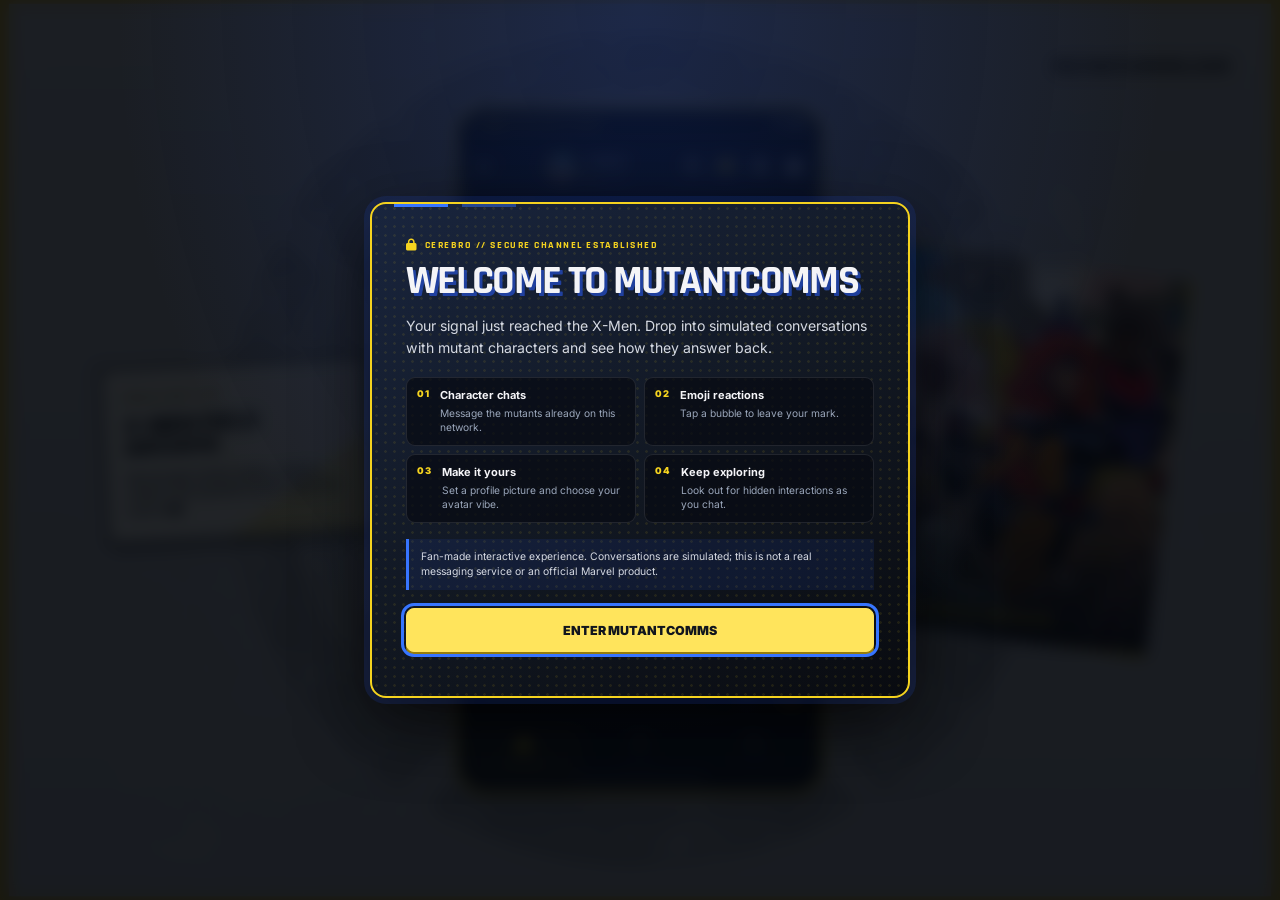
==== commit 3a1af073: "Polish MutantComms interface and center phone layout Co-authored-by: Copilot <223556219+Copilot@user" ====
--- a/cable.html
+++ b/cable.html
@@ -5,6 +5,10 @@
     <meta charset="UTF-8">
     <meta name="viewport" content="width=device-width, initial-scale=1.0">
     <title>Cable - MutantComms</title>
+    <link rel="preconnect" href="https://fonts.googleapis.com">
+    <link rel="preconnect" href="https://fonts.gstatic.com" crossorigin>
+    <link href="https://fonts.googleapis.com/css2?family=Inter:wght@400;500;600;700&family=Rajdhani:wght@400;500;600;700&display=swap" rel="stylesheet">
+    <link rel="stylesheet" href="https://cdnjs.cloudflare.com/ajax/libs/font-awesome/6.7.2/css/all.min.css">
     <link rel="stylesheet" href="css/style.css">
     <script src="js/dialogue.js" defer></script>
     <script src="js/conversation-engine.js" defer></script>
@@ -19,32 +23,33 @@
             <a class="desktop-caption" href="field-archive.html">
                 <span>FIELD LOG // 01</span>
                 <strong>X-Men Field Archive</strong>
-                <p>Flip through mutant origins, powers, creators and essential comics. Open the archive <span aria-hidden="true">→</span></p>
+                <p>Flip through mutant origins, powers, creators and essential comics. Open the archive <i class="fa-solid fa-book-open" aria-hidden="true"></i></p>
             </a>
 
             <section class="phone-shell" aria-label="MutantComms Cable chat" data-conversation-id="cable">
                 <header class="chat-topbar">
                     <div class="connection-status">
+                        <i class="fa-solid fa-satellite-dish" aria-hidden="true"></i>
                         <span class="status-indicator"></span>
                         <span>MutantComms Network</span>
                     </div>
                     <div class="phone-status">
                         <span class="cell-bars" aria-hidden="true"></span>
-                        <span class="wifi" aria-hidden="true"></span>
-                        <span class="battery" aria-hidden="true"></span>
+                        <i class="fa-solid fa-wifi" aria-hidden="true"></i>
+                        <i class="fa-solid fa-battery-full" aria-hidden="true"></i>
                     </div>
                 </header>
 
                 <header class="chat-header-row">
-                    <button class="back-button" type="button" aria-label="Back" onclick="window.location.href='index.html'">←</button>
+                    <button class="back-button" type="button" aria-label="Back" onclick="window.location.href='index.html'"><i class="fa-solid fa-arrow-left" aria-hidden="true"></i></button>
                     <div class="chat-user">
                         <div class="group-avatar" aria-hidden="true"></div>
                         <div class="chat-title">
                             <h1>Cable</h1>
-                            <p>Online</p>
+                            <p><i class="fa-solid fa-user" aria-hidden="true"></i> Online</p>
                         </div>
                     </div>
-                    <button class="info-button" type="button" aria-label="Info">i</button>
+                    <button class="info-button" type="button" aria-label="Chat information"><i class="fa-solid fa-circle-info" aria-hidden="true"></i></button>
                 </header>
 
                 <aside class="info-panel" aria-live="polite">
@@ -86,21 +91,21 @@
 
                 <form class="message-composer" aria-label="Send message">
                     <input type="text" maxlength="1200" placeholder="Send a message..." aria-label="Type a message">
-                    <button class="send-button" type="submit" aria-label="Send"></button>
+                    <button class="send-button" type="submit" aria-label="Send"><i class="fa-solid fa-paper-plane" aria-hidden="true"></i></button>
                 </form>
 
                 <nav class="bottom-nav" aria-label="Primary Navigation">
                     <a class="nav-item active" href="index.html">
-                        <span class="nav-icon messages" aria-hidden="true"></span>
+                        <i class="nav-icon fa-solid fa-comment" aria-hidden="true"></i>
                         <span>Messages</span>
                     </a>
                     <span class="nav-item nav-item-unavailable" aria-disabled="true" title="Mutants section unavailable">
-                        <span class="nav-icon mutants" aria-hidden="true"></span>
+                        <i class="nav-icon fa-solid fa-address-book" aria-hidden="true"></i>
                         <span>Mutants</span>
                         <span class="nav-unavailable-label">Unavailable</span>
                     </span>
                     <span class="nav-item nav-item-unavailable" aria-disabled="true" title="Field Desk unavailable">
-                        <span class="nav-icon danger" aria-hidden="true"></span>
+                        <i class="nav-icon fa-solid fa-folder-open" aria-hidden="true"></i>
                         <span>Field Desk</span>
                         <span class="nav-unavailable-label">Unavailable</span>
                     </span>
--- a/css/style.css
+++ b/css/style.css
@@ -15,6 +15,9 @@
   --blue-border: #3775ff;
   --red: #ff4058;
   --shadow: rgba(0, 0, 0, 0.3);
+  --font-display: "Rajdhani", sans-serif;
+  --font-body: "Inter", sans-serif;
+  color-scheme: dark;
 }
 
 * {
@@ -29,8 +32,21 @@
   margin: 0;
   min-height: 100%;
   background: var(--outer-bg);
-  font-family: "Segoe UI", Arial, sans-serif;
-  color: var(--text);
+  font-family: var(--font-body);
+  color: var(--text);
+}
+
+h1,
+h2,
+h3,
+.brand-mark,
+.brand p,
+.connection-status,
+.status-bar,
+.chat-topbar,
+.nav-item,
+.welcome-eyebrow {
+  font-family: var(--font-display);
 }
 
 body {
@@ -56,6 +72,29 @@
   max-width: 1300px;
   margin: 0 auto;
   padding: 32px 16px 40px;
+}
+
+@media (min-width: 721px) {
+  .home-board {
+    max-width: none;
+    min-height: 100vh;
+    padding: 0;
+  }
+
+  .home-board .presentation-board {
+    display: flex;
+    align-items: center;
+    justify-content: center;
+    min-height: 100vh;
+    border: 0;
+    background:
+      linear-gradient(rgba(7, 10, 18, 0.16), rgba(7, 10, 18, 0.25)),
+      url("../images/Desktop-Background.png") center / cover no-repeat;
+  }
+
+  .home-board .phone-shell {
+    margin: 0;
+  }
 }
 
 .presentation-board {
@@ -251,43 +290,10 @@
   clip-path: polygon(0 100%, 25% 100%, 25% 70%, 50% 70%, 50% 35%, 75% 35%, 75% 10%, 100% 10%, 100% 100%);
 }
 
-.wifi {
-  position: relative;
-  display: inline-block;
-  width: 14px;
-  height: 10px;
-  border: 2px solid transparent;
-  border-top-color: rgba(255,255,255,0.9);
-  border-radius: 50% 50% 0 0;
-  transform: rotate(180deg);
-}
-
-.battery {
-  position: relative;
-  display: inline-block;
-  width: 20px;
-  height: 10px;
-  border: 1.5px solid rgba(255,255,255,0.9);
-  border-radius: 2px;
-}
-
-.battery::before {
-  content: "";
-  position: absolute;
-  inset: 2px;
-  background: rgba(255,255,255,0.8);
-  border-radius: 1px;
-}
-
-.battery::after {
-  content: "";
-  position: absolute;
-  width: 2px;
-  height: 6px;
-  right: -4px;
-  top: 1px;
-  background: rgba(255,255,255,0.8);
-  border-radius: 0 1px 1px 0;
+.phone-status > i {
+  color: rgba(255, 255, 255, 0.9);
+  font-size: 0.72rem;
+  line-height: 1;
 }
 
 .messenger-header {
@@ -328,7 +334,8 @@
   color: var(--muted);
 }
 
-.settings-button {
+.settings-button,
+.tips-button {
   width: 28px;
   height: 28px;
   border: 1px solid rgba(255,255,255,0.1);
@@ -338,12 +345,16 @@
   position: relative;
 }
 
-.settings-button::before {
-  content: "";
-  position: absolute;
-  inset: 7px;
-  border-radius: 50%;
-  border: 2px solid rgba(255,255,255,0.8);
+.settings-button,
+.tips-button {
+  display: grid;
+  place-items: center;
+  padding: 0;
+}
+
+.settings-button i,
+.tips-button i {
+  font-size: 0.85rem;
 }
 
 .search-section {
@@ -362,27 +373,13 @@
   position: relative;
 }
 
-.search-wrap::before {
-  content: "";
+.search-wrap > .fa-magnifying-glass {
   position: absolute;
   left: 12px;
   top: 50%;
-  width: 10px;
-  height: 10px;
-  border: 2px solid rgba(255,255,255,0.5);
-  border-radius: 50%;
   transform: translateY(-50%);
-}
-
-.search-wrap::after {
-  content: "";
-  position: absolute;
-  left: 21px;
-  top: calc(50% + 6px);
-  width: 6px;
-  height: 2px;
-  background: rgba(255,255,255,0.5);
-  transform: rotate(45deg);
+  color: rgba(255, 255, 255, 0.5);
+  font-size: 0.8rem;
 }
 
 .search-field {
@@ -538,55 +535,10 @@
 .nav-icon {
   width: 18px;
   height: 18px;
-  position: relative;
-  display: inline-block;
-}
-
-.nav-icon.messages::before {
-  content: "";
-  position: absolute;
-  inset: 2px 2px 3px;
-  border: 2px solid currentColor;
-  border-radius: 5px;
-}
-
-.nav-icon.messages::after {
-  content: "";
-  position: absolute;
-  width: 6px;
-  height: 6px;
-  border-left: 2px solid currentColor;
-  border-bottom: 2px solid currentColor;
-  left: 4px;
-  bottom: 1px;
-  transform: skewX(-30deg) rotate(-45deg);
-}
-
-.nav-icon.mutants::before,
-.nav-icon.mutants::after {
-  content: "";
-  position: absolute;
-  width: 9px;
-  height: 9px;
-  border: 2px solid currentColor;
-  border-radius: 50%;
-  top: 2px;
-}
-
-.nav-icon.mutants::before {
-  left: 1px;
-}
-
-.nav-icon.mutants::after {
-  right: 1px;
-}
-
-.nav-icon.danger::before {
-  content: "";
-  position: absolute;
-  inset: 2px 3px 3px 3px;
-  border: 2px solid currentColor;
-  transform: rotate(45deg);
+  display: inline-grid;
+  place-items: center;
+  font-size: 1rem;
+  line-height: 1;
 }
 
 .chat-page .phone-shell {
@@ -618,10 +570,14 @@
 
 .back-button,
 .info-button {
+  display: grid;
+  place-items: center;
+  min-width: 28px;
+  min-height: 28px;
   background: transparent;
   border: 0;
   color: var(--text);
-  font-size: 1.3rem;
+  font-size: 1rem;
   line-height: 1;
   padding: 0;
   cursor: pointer;
@@ -664,6 +620,11 @@
   color: var(--muted);
   font-size: 0.52rem;
   letter-spacing: 0.02em;
+}
+
+.chat-title p i {
+  margin-right: 3px;
+  color: var(--yellow);
 }
 
 .chat-messages {
@@ -760,8 +721,25 @@
 }
 
 .reaction-symbol {
+  display: inline-grid;
+  place-items: center;
+  width: 14px;
+  color: var(--yellow);
   font-size: 0.66rem;
   line-height: 1;
+}
+
+.reaction-option i {
+  font-size: 1rem;
+}
+
+.settings-button:hover,
+.tips-button:hover,
+.back-button:hover,
+.info-button:hover,
+.send-button:hover,
+.reaction-option:hover {
+  filter: brightness(1.15);
 }
 
 .typing-row {
@@ -825,9 +803,9 @@
   box-shadow: 0 0 10px rgba(245, 211, 31, 0.35);
 }
 
-.send-button::before {
-  content: "➤";
-  transform: translateX(1px);
+.send-button i {
+  font-size: 0.9rem;
+  transform: translateX(-1px);
 }
 
 .info-panel {
@@ -1064,6 +1042,123 @@
   display: none;
 }
 
+.tips-button {
+  cursor: pointer;
+}
+
+.tips-button:hover,
+.tips-button:focus-visible {
+  border-color: var(--yellow);
+  color: var(--yellow);
+  outline: none;
+}
+
+.tips-panel {
+  position: absolute;
+  z-index: 21;
+  top: 88px;
+  right: 10px;
+  width: min(344px, calc(100% - 20px));
+  max-height: calc(100% - 108px);
+  overflow-y: auto;
+  padding: 14px;
+  border: 1px solid rgba(245, 211, 31, 0.55);
+  border-radius: 14px;
+  background: rgba(18, 23, 33, 0.99);
+  box-shadow: 0 16px 36px rgba(0, 0, 0, 0.48);
+  color: var(--text);
+}
+
+.tips-title-row {
+  display: flex;
+  align-items: center;
+  justify-content: space-between;
+  gap: 12px;
+}
+
+.tips-title-row h2 {
+  margin: 0;
+  color: var(--yellow);
+  font-size: 0.88rem;
+  text-transform: uppercase;
+}
+
+.tips-close {
+  display: grid;
+  flex: 0 0 28px;
+  place-items: center;
+  width: 28px;
+  height: 28px;
+  border: 1px solid rgba(255, 255, 255, 0.18);
+  border-radius: 50%;
+  background: transparent;
+  color: var(--text);
+  cursor: pointer;
+}
+
+.tips-close:hover,
+.tips-close:focus-visible {
+  border-color: var(--yellow);
+  color: var(--yellow);
+  outline: none;
+}
+
+.tips-description {
+  margin: 7px 0 12px;
+  color: var(--muted);
+  font-size: 0.6rem;
+  line-height: 1.45;
+}
+
+.tips-category {
+  margin-top: 12px;
+}
+
+.tips-category h3 {
+  margin: 0 0 7px;
+  color: var(--yellow);
+  font-size: 0.64rem;
+  letter-spacing: 0.04em;
+  text-transform: uppercase;
+}
+
+.tips-prompt-list {
+  display: grid;
+  grid-template-columns: repeat(2, minmax(0, 1fr));
+  gap: 6px;
+}
+
+.tips-prompt {
+  min-width: 0;
+  padding: 7px 8px;
+  border: 1px solid rgba(55, 117, 255, 0.38);
+  border-radius: 7px;
+  background: rgba(36, 75, 193, 0.12);
+  color: var(--muted-strong);
+  font-size: 0.58rem;
+  line-height: 1.35;
+  text-align: left;
+  cursor: pointer;
+}
+
+.tips-prompt:hover,
+.tips-prompt:focus-visible {
+  border-color: var(--blue-border);
+  background: rgba(36, 75, 193, 0.3);
+  color: #fff;
+  outline: none;
+}
+
+.tips-hint {
+  margin: 0;
+  padding: 8px 9px;
+  border-left: 2px solid var(--blue-border);
+  background: rgba(36, 75, 193, 0.11);
+  color: var(--muted-strong);
+  font-size: 0.6rem;
+  line-height: 1.45;
+}
+
 .settings-title-row,
 .profile-picture-row,
 .settings-actions {
@@ -1109,6 +1204,8 @@
 }
 
 .settings-close {
+  display: grid;
+  place-items: center;
   width: 26px;
   height: 26px;
   border: 1px solid rgba(255,255,255,0.14);
@@ -1511,14 +1608,16 @@
 .send-button,
 .back-button,
 .info-button,
-.settings-button {
+.settings-button,
+.tips-button {
   transition: transform 150ms ease, box-shadow 150ms ease, color 150ms ease;
 }
 
 .send-button:active,
 .back-button:active,
 .info-button:active,
-.settings-button:active {
+.settings-button:active,
+.tips-button:active {
   transform: scale(0.92);
 }
 
@@ -1695,6 +1794,7 @@
   .back-button,
   .info-button,
   .settings-button,
+  .tips-button,
   .keyboard-toggle,
   .custom-keyboard,
   .keyboard-key,
@@ -1708,6 +1808,301 @@
   }
 }
 
+.messenger-actions {
+  display: flex;
+  flex: 0 0 auto;
+  align-items: center;
+  gap: 7px;
+  margin-left: auto;
+}
+
+.messenger-header {
+  justify-content: flex-start;
+  gap: 12px;
+}
+
+.messenger-actions .settings-button,
+.messenger-actions .archive-quick-link,
+.messenger-actions .tips-button {
+  display: grid;
+  flex: 0 0 32px;
+  place-items: center;
+  width: 32px;
+  height: 32px;
+  padding: 0;
+}
+
+.chat-header-actions {
+  display: flex;
+  flex: 0 0 auto;
+  align-items: center;
+  gap: 4px;
+}
+
+.chat-header-actions .archive-quick-link,
+.chat-header-actions .settings-button,
+.chat-header-actions .info-button,
+.chat-header-actions .tips-button {
+  display: grid;
+  flex: 0 0 30px;
+  place-items: center;
+  width: 30px;
+  height: 30px;
+  padding: 0;
+}
+
+.messenger-actions .archive-quick-link,
+.chat-header-actions .archive-quick-link {
+  color: var(--muted-strong);
+}
+
+.visually-hidden {
+  position: absolute;
+  width: 1px;
+  height: 1px;
+  overflow: hidden;
+  clip: rect(0, 0, 0, 0);
+  white-space: nowrap;
+  clip-path: inset(50%);
+}
+
+.info-panel {
+  inset: 0 0 0 auto;
+  z-index: 15;
+  display: flex;
+  width: min(88%, 320px);
+  max-height: none;
+  flex-direction: column;
+  gap: 14px;
+  padding: 16px;
+  border: 0;
+  border-left: 1px solid rgba(245, 211, 31, 0.45);
+  border-radius: 0 24px 24px 0;
+  background: rgba(18, 23, 33, 0.98);
+  color: var(--text);
+  box-shadow: -12px 0 32px rgba(0, 0, 0, 0.3);
+  visibility: hidden;
+  transform: translateX(100%);
+  pointer-events: none;
+  transition: transform 220ms ease, visibility 220ms ease;
+}
+
+.info-panel.visible {
+  display: flex;
+  visibility: visible;
+  transform: translateX(0);
+  pointer-events: auto;
+  animation: none;
+}
+
+.info-panel-title-row {
+  display: flex;
+  align-items: center;
+  justify-content: space-between;
+  gap: 10px;
+}
+
+.info-panel-title-row h2 {
+  margin: 0;
+  color: var(--yellow);
+  font-family: var(--font-display);
+  font-size: 1.05rem;
+  text-transform: uppercase;
+}
+
+.info-panel-close {
+  display: grid;
+  flex: 0 0 32px;
+  place-items: center;
+  width: 32px;
+  height: 32px;
+  border: 1px solid rgba(255, 255, 255, 0.16);
+  border-radius: 50%;
+  background: transparent;
+  color: var(--text);
+  cursor: pointer;
+}
+
+.info-profile-identity {
+  display: grid;
+  justify-items: center;
+  gap: 5px;
+  padding: 8px 0;
+  text-align: center;
+}
+
+.info-profile-avatar {
+  width: 84px;
+  height: 84px;
+  border: 2px solid var(--yellow);
+  border-radius: 50%;
+  object-fit: cover;
+}
+
+.info-profile-codename,
+.info-profile-name {
+  margin: 0;
+}
+
+.info-profile-codename {
+  color: var(--yellow);
+  font-family: var(--font-display);
+  font-size: 0.7rem;
+  font-weight: 700;
+  letter-spacing: 0.1em;
+  text-transform: uppercase;
+}
+
+.info-profile-name {
+  color: var(--text);
+  font-family: var(--font-display);
+  font-size: 1.15rem;
+}
+
+.info-profile-details {
+  display: grid;
+  grid-template-columns: 1fr;
+  gap: 4px;
+  margin: 0;
+  padding: 12px;
+  border: 1px solid var(--card-border);
+  border-radius: 10px;
+  background: var(--panel-alt);
+}
+
+.info-profile-details dt {
+  margin-top: 6px;
+  color: var(--yellow);
+  font-family: var(--font-display);
+  font-size: 0.68rem;
+  font-weight: 700;
+  letter-spacing: 0.08em;
+  text-transform: uppercase;
+}
+
+.info-profile-details dt:first-child {
+  margin-top: 0;
+}
+
+.info-profile-details dd {
+  margin: 0;
+  color: var(--text);
+  font-size: 0.68rem;
+  line-height: 1.45;
+  overflow-wrap: anywhere;
+}
+
+.info-profile-biography {
+  margin: 0;
+  color: var(--muted-strong);
+  font-size: 0.72rem;
+  line-height: 1.55;
+}
+
+.info-profile-member-section {
+  border-top: 1px solid var(--card-border);
+  padding-top: 10px;
+}
+
+.info-profile-member-section h3 {
+  margin: 0 0 6px;
+  color: var(--yellow);
+  font-family: var(--font-display);
+  font-size: 0.72rem;
+  text-transform: uppercase;
+}
+
+.info-profile-members {
+  display: flex;
+  flex-wrap: wrap;
+  gap: 5px;
+  margin: 0;
+  padding: 0;
+  list-style: none;
+}
+
+.info-profile-members li {
+  padding: 3px 7px;
+  border: 1px solid var(--card-border);
+  border-radius: 999px;
+  color: var(--muted-strong);
+  font-size: 0.58rem;
+}
+
+.doom-notice {
+  position: absolute;
+  z-index: 30;
+  top: 28%;
+  left: 50%;
+  width: max-content;
+  max-width: calc(100% - 24px);
+  padding: 10px 14px;
+  transform: translateX(-50%);
+  border: 1px solid #78d66d;
+  border-radius: 8px;
+  background: rgba(11, 34, 20, 0.96);
+  box-shadow: 0 0 22px rgba(67, 220, 87, 0.45);
+  color: #b7ff9a;
+  font-family: var(--font-display);
+  font-size: 0.9rem;
+  font-weight: 700;
+  letter-spacing: 0.12em;
+  text-align: center;
+  animation: doom-notice-enter 240ms ease-out both;
+}
+
+.phone-shell.doom-glitch {
+  animation: doom-glitch 420ms ease-in-out 2;
+}
+
+.phone-shell.doom-glitch::after {
+  background: #79ff73;
+  box-shadow: 0 0 12px #79ff73;
+}
+
+@keyframes doom-glitch {
+  0%, 100% { filter: none; transform: translateX(0); }
+  25% { filter: hue-rotate(35deg); transform: translateX(-2px); }
+  55% { filter: hue-rotate(75deg); transform: translateX(2px); }
+}
+
+@keyframes doom-notice-enter {
+  from { opacity: 0; transform: translate(-50%, -8px); }
+  to { opacity: 1; transform: translate(-50%, 0); }
+}
+
+@media (min-width: 721px) {
+  body {
+    background-image:
+      linear-gradient(rgba(7, 10, 18, 0.42), rgba(7, 10, 18, 0.62)),
+      url("../images/Desktop-Background.png");
+    background-position: center;
+    background-size: cover;
+    background-attachment: fixed;
+  }
+}
+
+@media (max-width: 720px) {
+  .info-panel {
+    width: min(100%, 340px);
+    border-radius: 0 24px 24px 0;
+  }
+}
+
+@media (prefers-reduced-motion: reduce) {
+  .info-panel {
+    transition: none;
+  }
+
+  .phone-shell.doom-glitch {
+    animation: none;
+  }
+
+  .doom-notice {
+    animation: none;
+  }
+}
+
 .page-shell {
   display: flex;
   flex-direction: column;
@@ -1715,6 +2110,37 @@
   padding-block: 32px;
 }
 
+@media (min-width: 721px) {
+  .page-shell.home-board {
+    padding: 0;
+  }
+
+  .home-board .phone-shell {
+    margin-top: 0;
+  }
+
+  .page-shell.chat-page {
+    max-width: none;
+    padding: 0;
+  }
+
+  .chat-page .presentation-board {
+    display: flex;
+    align-items: center;
+    justify-content: center;
+    min-height: 100vh;
+    border: 0;
+    background:
+      linear-gradient(rgba(7, 10, 18, 0.16), rgba(7, 10, 18, 0.25)),
+      url("../images/Desktop-Background.png") center / cover no-repeat;
+  }
+
+  .chat-page .phone-shell {
+    margin: 0;
+    transform: none;
+  }
+}
+
 .presentation-board {
   width: 100%;
   margin-block: auto;
@@ -1726,14 +2152,10 @@
   }
 
   .desktop-caption {
-    left: 24px;
-    width: 190px;
-  }
-
-  .phone-shell,
-  .home-board .phone-shell {
-    transform: translateX(clamp(24px, 8vw, 72px));
-  }
+    left: 12px;
+    width: min(190px, calc((100vw - 370px) / 2 - 28px));
+  }
+
 }
 
 @media (max-width: 720px) {
@@ -1867,7 +2289,6 @@
 .welcome-eyebrow,
 .welcome-feature-number {
   color: var(--yellow);
-  font-family: "Segoe UI", Arial, sans-serif;
   font-size: 0.64rem;
   font-weight: 900;
   letter-spacing: 0.15em;
@@ -1875,7 +2296,14 @@
 }
 
 .welcome-eyebrow {
+  display: flex;
+  align-items: center;
+  gap: 6px;
   margin: 0 0 10px;
+}
+
+.welcome-eyebrow i {
+  font-size: 0.75rem;
 }
 
 .welcome-dialog h1 {
